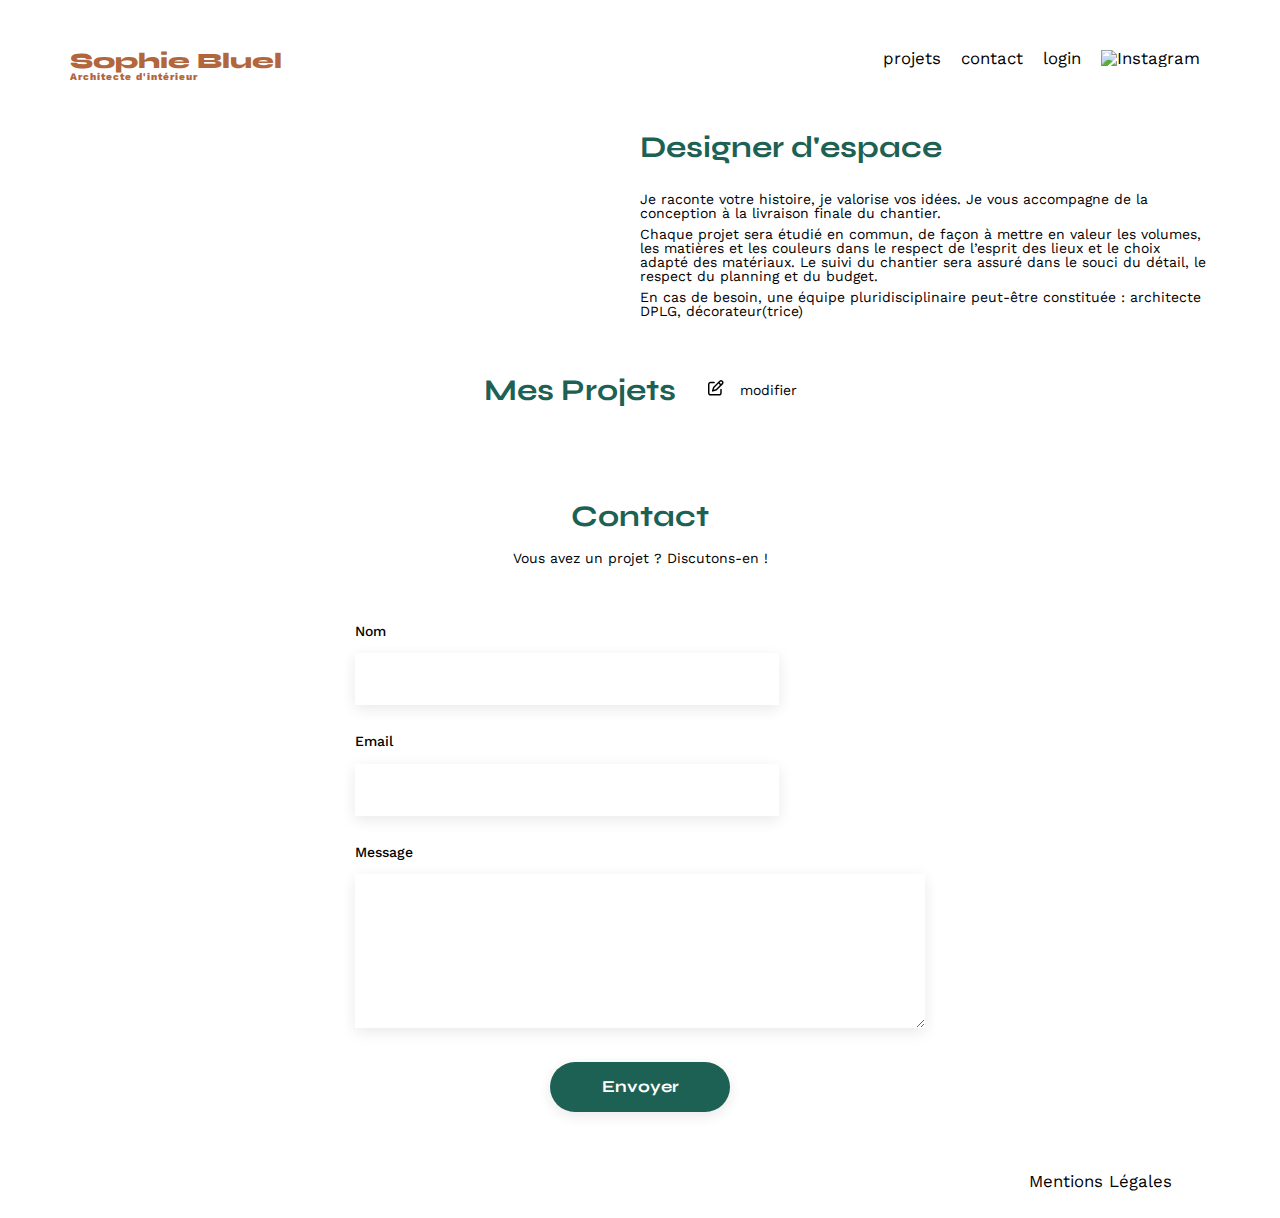
==== FrontEnd/index.html @ 215f3e98 "add modal galerie + modal ajout Photo" ====
<!DOCTYPE html>
<html lang="fr">

<head>
	<meta charset="UTF-8">
	<title>Sophie Bluel - Architecte d'intérieur</title>
	<meta name="viewport" content="width=device-width, initial-scale=1.0">
	<link rel="preconnect" href="https://fonts.googleapis.com">
	<link rel="preconnect" href="https://fonts.gstatic.com" crossorigin>
	<link href="https://fonts.googleapis.com/css2?family=Syne:wght@700;800&family=Work+Sans&display=swap"
		rel="stylesheet">
	<meta name="description" content="">
	<link rel="stylesheet" href="./assets/style.css">
</head>

<body>
	<header>
		<h1>Sophie Bluel <span>Architecte d'intérieur</span></h1>
		<nav>
			<ul class="nav-items">
				<li class="nav-item"><a href="index.html">projets</a></li>
				<li>contact</li>
				<li><a href="login.html">login</a></li>
				<li><img src="./assets/icons/instagram.png" alt="Instagram"></li>
			</ul>
		</nav>
	</header>
	<main>
		<section id="introduction">
			<figure>
				<img src="./assets/images/sophie-bluel.png" alt="">
			</figure>
			<article>
				<h2>Designer d'espace</h2>
				<p>Je raconte votre histoire, je valorise vos idées. Je vous accompagne de la conception à la livraison
					finale du chantier.</p>
				<p>Chaque projet sera étudié en commun, de façon à mettre en valeur les volumes, les matières et les
					couleurs dans le respect de l’esprit des lieux et le choix adapté des matériaux. Le suivi du
					chantier sera assuré dans le souci du détail, le respect du planning et du budget.</p>
				<p>En cas de besoin, une équipe pluridisciplinaire peut-être constituée : architecte DPLG,
					décorateur(trice)</p>
			</article>
		</section>
		<section id="portfolio">
			<!-- The Modal -->
			<div id="modal-edit" class="modal">

				<!-- Modal content -->
				<div class="modal-content">
					<span class="close close-edit">&times;</span>
					<div class="modal-gallery">
						<p class="title">Galerie photo</p>
						<div class="modal-gallery-list">

						</div>
						<hr>
						<button id="add-picture-btn" class="btn">Ajouter une photo</button>
					</div>
				</div>

			</div>
			<div id="modal-add" class="modal">

				<!-- Modal content -->
				<div class="modal-content">
					<span class="close close-add">&times;</span>

					<form class="modal-gallery" name="add_form">

						<p class="title">Ajout photo</p>

						<dev class="input-section-image">
							<svg width="76" height="76" viewBox="0 0 76 76" fill="none"
								xmlns="http://www.w3.org/2000/svg">
								<path
									d="M63.5517 15.8879C64.7228 15.8879 65.681 16.8461 65.681 18.0172V60.5768L65.0156 59.7118L46.9165 36.2894C46.3176 35.5042 45.3727 35.0517 44.3879 35.0517C43.4031 35.0517 42.4715 35.5042 41.8594 36.2894L30.8136 50.5824L26.7546 44.8998C26.1557 44.0614 25.1975 43.569 24.1595 43.569C23.1214 43.569 22.1632 44.0614 21.5644 44.9131L10.9178 59.8183L10.319 60.6434V60.6034V18.0172C10.319 16.8461 11.2772 15.8879 12.4483 15.8879H63.5517ZM12.4483 9.5C7.75048 9.5 3.93103 13.3195 3.93103 18.0172V60.6034C3.93103 65.3012 7.75048 69.1207 12.4483 69.1207H63.5517C68.2495 69.1207 72.069 65.3012 72.069 60.6034V18.0172C72.069 13.3195 68.2495 9.5 63.5517 9.5H12.4483ZM23.0948 35.0517C23.9337 35.0517 24.7644 34.8865 25.5394 34.5655C26.3144 34.2444 27.0186 33.7739 27.6118 33.1807C28.2049 32.5876 28.6755 31.8834 28.9965 31.1083C29.3175 30.3333 29.4828 29.5027 29.4828 28.6638C29.4828 27.8249 29.3175 26.9943 28.9965 26.2192C28.6755 25.4442 28.2049 24.74 27.6118 24.1468C27.0186 23.5537 26.3144 23.0831 25.5394 22.7621C24.7644 22.4411 23.9337 22.2759 23.0948 22.2759C22.2559 22.2759 21.4253 22.4411 20.6503 22.7621C19.8752 23.0831 19.171 23.5537 18.5779 24.1468C17.9847 24.74 17.5142 25.4442 17.1931 26.2192C16.8721 26.9943 16.7069 27.8249 16.7069 28.6638C16.7069 29.5027 16.8721 30.3333 17.1931 31.1083C17.5142 31.8834 17.9847 32.5876 18.5779 33.1807C19.171 33.7739 19.8752 34.2444 20.6503 34.5655C21.4253 34.8865 22.2559 35.0517 23.0948 35.0517Z"
									fill="#B9C5CC" />
							</svg>

							<label for="image" class="custom-file-upload">+ Ajouter photo</label>
							<p>jpg, png : 4mo max</p>
							<input type="file" name="image" id="image">
						</dev>
						<dev class="input-section">
							<label for="title">Titre</label>
							<input type="text" name="title" id="title">
						</dev>
						<dev class="input-section">
							<label for="category">Catégorie</label>
							<select name="category" id="category">
								<option value="2">Apartements</option>
								<option value="1">Objets</option>
								<option value="3">Hotel & restaurants</option>
							</select>
						</dev>
						<hr>

						<button class="btn" type="submit">Valider</button>

					</form>
				</div>


			</div>
			<div class="portfolio-header">
				<h2>Mes Projets</h2>
				<div class="edit">
					<div class="image">
						<svg width="16" height="16" viewBox="0 0 16 16" fill="none" xmlns="http://www.w3.org/2000/svg">
							<path
								d="M13.5229 1.68576L13.8939 2.05679C14.1821 2.34503 14.1821 2.81113 13.8939 3.0963L13.0016 3.99169L11.5879 2.57808L12.4803 1.68576C12.7685 1.39751 13.2346 1.39751 13.5198 1.68576H13.5229ZM6.43332 7.73578L10.5484 3.61759L11.9621 5.03121L7.84387 9.14633C7.75494 9.23525 7.64455 9.29964 7.52496 9.33337L5.73111 9.84546L6.2432 8.05162C6.27693 7.93203 6.34133 7.82164 6.43025 7.73271L6.43332 7.73578ZM11.4408 0.646245L5.39074 6.6932C5.12397 6.95998 4.93078 7.28808 4.82959 7.64685L3.9526 10.7133C3.879 10.9708 3.94953 11.2468 4.13965 11.4369C4.32977 11.627 4.60574 11.6976 4.86332 11.624L7.92973 10.747C8.29156 10.6427 8.61967 10.4495 8.88338 10.1858L14.9334 4.13888C15.7951 3.27722 15.7951 1.87894 14.9334 1.01728L14.5624 0.646245C13.7007 -0.215415 12.3024 -0.215415 11.4408 0.646245ZM2.69844 1.84214C1.20816 1.84214 0 3.05031 0 4.54058V12.8812C0 14.3715 1.20816 15.5796 2.69844 15.5796H11.0391C12.5293 15.5796 13.7375 14.3715 13.7375 12.8812V9.44683C13.7375 9.039 13.4094 8.71089 13.0016 8.71089C12.5937 8.71089 12.2656 9.039 12.2656 9.44683V12.8812C12.2656 13.5589 11.7167 14.1078 11.0391 14.1078H2.69844C2.02076 14.1078 1.47188 13.5589 1.47188 12.8812V4.54058C1.47188 3.86291 2.02076 3.31402 2.69844 3.31402H6.13281C6.54065 3.31402 6.86875 2.98591 6.86875 2.57808C6.86875 2.17025 6.54065 1.84214 6.13281 1.84214H2.69844Z"
								fill="black" />
						</svg>

					</div>
					modifier
				</div>
			</div>
			<div class="categories">


			</div>
			<div class="gallery">

			</div>
		</section>
		<section id="contact">
			<h2>Contact</h2>
			<p>Vous avez un projet ? Discutons-en !</p>
			<form action="#" method="post">
				<label for="name">Nom</label>
				<input type="text" name="name" id="name">
				<label for="email">Email</label>
				<input type="email" name="email" id="email">
				<label for="message">Message</label>
				<textarea name="message" id="message" cols="30" rows="10"></textarea>
				<input type="submit" value="Envoyer">
			</form>
		</section>
	</main>

	<footer>
		<nav>
			<ul>
				<li>Mentions Légales</li>
			</ul>
		</nav>
	</footer>

	<script src="./assets/index.js"></script>
</body>

</html>
---- FrontEnd/assets/style.css ----
/* http://meyerweb.com/eric/tools/css/reset/
   v2.0 | 20110126
   License: none (public domain)
*/

html,
body,
div,
span,
applet,
object,
iframe,
h1,
h2,
h3,
h4,
h5,
h6,
p,
blockquote,
pre,
a,
abbr,
acronym,
address,
big,
cite,
code,
del,
dfn,
em,
img,
ins,
kbd,
q,
s,
samp,
small,
strike,
strong,
sub,
sup,
tt,
var,
b,
u,
i,
center,
dl,
dt,
dd,
ol,
ul,
li,
fieldset,
form,
label,
legend,
table,
caption,
tbody,
tfoot,
thead,
tr,
th,
td,
article,
aside,
canvas,
details,
embed,
figure,
figcaption,
footer,
header,
hgroup,
menu,
nav,
output,
ruby,
section,
summary,
time,
mark,
audio,
video {
	margin: 0;
	padding: 0;
	border: 0;
	font-size: 100%;
	font: inherit;
	vertical-align: baseline;
}

/* HTML5 display-role reset for older browsers */
article,
aside,
details,
figcaption,
figure,
footer,
header,
hgroup,
menu,
nav,
section {
	display: block;
}

body {
	line-height: 1;
}

ol,
ul {
	list-style: none;
}

blockquote,
q {
	quotes: none;
}

blockquote:before,
blockquote:after,
q:before,
q:after {
	content: '';
	content: none;
}

table {
	border-collapse: collapse;
	border-spacing: 0;
}

/** end reset css**/
body {
	max-width: 1140px;
	margin: auto;
	font-family: 'Work Sans';
	font-size: 14px;
}

header {
	display: flex;
	justify-content: space-between;
	margin: 50px 0
}

section {
	margin: 50px 0
}

h1 {
	display: flex;
	flex-direction: column;
	font-family: 'Syne';
	font-size: 22px;
	font-weight: 800;
	color: #B1663C
}

h1>span {
	font-family: 'Work Sans';
	font-size: 10px;
	letter-spacing: 0.1em;
	;
}

h2 {
	font-family: 'Syne';
	font-weight: 700;
	font-size: 30px;
	color: #1D6154
}

nav ul {
	display: flex;
	align-items: center;
	list-style-type: none;

}

nav li {
	padding: 0 10px;
	font-size: 1.2em;

}

nav li a {
	color: inherit;
	text-decoration: none;

}

li:hover {
	color: #B1663C;
}

#introduction {
	display: flex;
	align-items: center;
}

#introduction figure {
	flex: 1
}

#introduction img {
	display: block;
	margin: auto;
	width: 80%;
}

#introduction article {
	flex: 1
}

#introduction h2 {
	margin-bottom: 1em;
}

#introduction p {
	margin-bottom: 0.5em;
}

#portfolio h2 {
	text-align: center;
}

.gallery {
	width: 100%;
	display: grid;
	grid-template-columns: 1fr 1fr 1fr;
	grid-column-gap: 20px;
	grid-row-gap: 20px;
}

.gallery img {
	width: 100%;

}

#contact {
	width: 50%;
	margin: auto;
}

#contact>* {
	text-align: center;

}

#contact h2 {
	margin-bottom: 20px;
}

#contact form {
	text-align: left;
	margin-top: 30px;
	display: flex;
	flex-direction: column;
}

#contact input {
	height: 50px;
	font-size: 1.2em;
	border: none;
	box-shadow: 0px 4px 14px rgba(0, 0, 0, 0.09);
}

#contact label {
	margin: 2em 0 1em 0;
}

#contact textarea {
	border: none;
	box-shadow: 0px 4px 14px rgba(0, 0, 0, 0.09);
}

input[type="submit"] {
	font-family: 'Syne';
	font-weight: 700;
	color: white;
	background-color: #1D6154;
	margin: 2em auto;
	width: 180px;
	text-align: center;
	border-radius: 60px;
}

footer nav ul {
	display: flex;
	justify-content: flex-end;
	margin: 2em
}


.categories {
	display: flex;
	gap: 1rem;
	align-items: center;
	justify-content: center;
	margin-bottom: 2rem;
}

.categories .categorie {
	border-radius: 60px;
	color: #1D6154;
	line-height: 19.2px;
	font-weight: 700;
	padding: 8px;
	border: 1px solid;
	cursor: pointer;
	font-family: Syne;

}

.categorie.selected {
	border-radius: 60px;
	color: #ffffff;
	background-color: #1D6154;
	line-height: 19.2px;
	font-weight: 700;
	padding: 8px;
	border: 1px solid;
}

.portfolio-header {
	display: flex;
	justify-content: center;
	align-items: center;
	gap: 2rem;
	margin-bottom: 1em;

}

.edit {
	display: flex;
	align-items: center;
	gap: 1rem;
	cursor: pointer;
	font-family: Work Sans;
	font-size: 14px;
	font-weight: 400;
	line-height: 16.42px;
	text-align: center;

}

/**
** Modal style
*/

/* The Modal (background) */
.modal {
	display: none;
	/* Hidden by default */
	position: fixed;
	/* Stay in place */
	z-index: 1;
	/* Sit on top */
	left: 0;
	top: 0;
	width: 100%;
	/* Full width */
	height: 100%;
	/* Full height */
	overflow: auto;
	/* Enable scroll if needed */
	background-color: rgb(0, 0, 0);
	/* Fallback color */
	background-color: rgba(0, 0, 0, 0.4);
	/* Black w/ opacity */
}

/* Modal Content/Box */
.modal-content {
	background-color: #fefefe;
	margin: 15% auto;
	/* 15% from the top and centered */
	border: 1px solid #888;
	width: 630px;
	height: 688px;
	border-radius: 12px;
	/* Could be more or less, depending on screen size */
}

/* The Close Button */
.close {
	color: #aaa;
	float: right;
	font-size: 28px;
	font-weight: bold;
	margin: 25px;
}

.close:hover,
.close:focus {
	color: black;
	text-decoration: none;
	cursor: pointer;
}

.modal-gallery {
	display: flex;
	flex-direction: column;
	align-items: center;
	gap: 1rem;
	width: 100%;
	height: 100%;

}

.modal-gallery .title {
	padding-top: 2rem;
	padding-bottom: 2rem;
	font-family: Work Sans;
	font-size: 26px;
	font-weight: 400;
	line-height: 30.5px;
	text-align: center;
}

.modal-gallery hr {

	width: 420px;
	color: #B3B3B3;
}

.btn {
	margin-top: 20px;
	width: 179px;
	height: 36px;
	gap: 0px;
	border-radius: 24px;
	border-width: 0px;
	color: white;
	background-color: #1D6154;
	font-family: Syne;
	font-size: 14px;
	font-weight: 700;
	line-height: 16.8px;
	text-align: center;
	cursor: pointer;
}

.btn.gray {

	background-color: #A7A7A7;

}

.modal-gallery-list {
	overflow: auto;
	height: 350px;
	/* grid-template-columns: 20% 20% 20% 20% 20%; */
	display: grid;

	grid-template-columns: repeat(5, 1fr);
	grid-template-rows: repeat(5, 1fr);
	grid-column-gap: 10px;
	grid-row-gap: 10px;

	margin-left: 70px;
	margin-right: 60px;

}

.figure-modal {
	/* width: 76.86px; */
	/* height: 102.57px; */
}

.figure-modal img {
	width: 78.12px;
	height: 104.08px;
}

.figure-modal span {
	cursor: pointer;
	position: absolute;
	margin-left: 58px;
	margin-top: 5px;
	border-radius: 2px;

}


.modal-content .add-form {
	margin: 100px;
	background-color: red;


}


.input-section {
	display: flex;
	flex-direction: column;
	gap: 0.2rem;
}

select {
	width: 420px;
	height: 51px;
	box-shadow: 0px 4px 14px 0px #00000017;
	border-width: 0px;
	background-color: white;
}

input {
	width: 420px;
	height: 51px;
	box-shadow: 0px 4px 14px 0px #00000017;
	border-width: 0px;
}

label {
	font-family: Work Sans;
	font-size: 14px;
	font-weight: 500;
	line-height: 16.42px;
	text-align: left;

}

.custom-file-upload {

	display: inline-block;
	cursor: pointer;
	width: 173px;
	height: 26px;
	text-align: center;
	vertical-align: middle;
	padding-top: 10px;
	border-radius: 50px;
	color: #306685;
	background-color: #CBD6DC;
	font-family: Work Sans;
	font-size: 14px;
	font-weight: 500;
	line-height: 16.42px;
	text-align: center;



}

.input-section-image {
	background-color: #E8F1F6;
	width: 420px;
	height: 169px;
	display: flex;
	gap: 0.5rem;
	flex-direction: column;
	align-items: center;
	justify-content: center;
	border-radius: 3px;


}

.input-section-image p {
	font-family: Work Sans;
	font-size: 10px;
	font-weight: 400;
	line-height: 11.73px;
	text-align: center;

}

input[type="file"] {
	display: none;
}
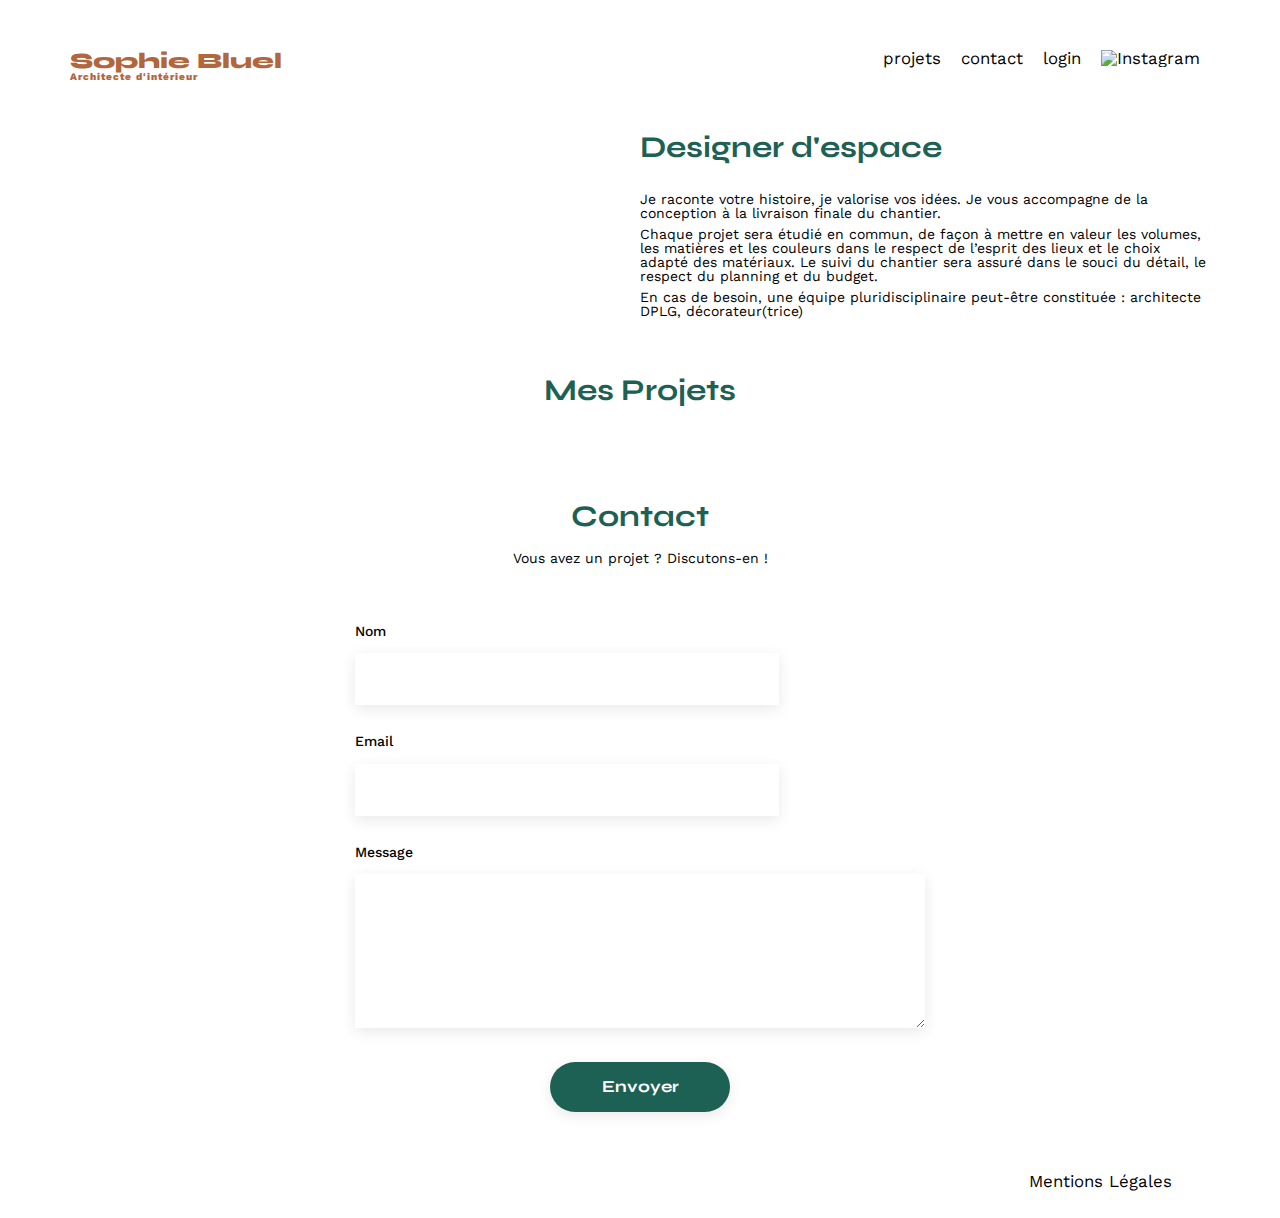
==== commit c6c647a7: "add modal + validate button" ====
--- a/FrontEnd/index.html
+++ b/FrontEnd/index.html
@@ -14,7 +14,20 @@
 </head>
 
 <body>
-	<header>
+	<div class="top-bar-edit">
+		<div class="edit">
+			<div class="image">
+				<svg width="16" height="16" viewBox="0 0 16 16" fill="none" xmlns="http://www.w3.org/2000/svg">
+					<path
+						d="M13.5229 1.68576L13.8939 2.05679C14.1821 2.34503 14.1821 2.81113 13.8939 3.0963L13.0016 3.99169L11.5879 2.57808L12.4803 1.68576C12.7685 1.39751 13.2346 1.39751 13.5198 1.68576H13.5229ZM6.43332 7.73578L10.5484 3.61759L11.9621 5.03121L7.84387 9.14633C7.75494 9.23525 7.64455 9.29964 7.52496 9.33337L5.73111 9.84546L6.2432 8.05162C6.27693 7.93203 6.34133 7.82164 6.43025 7.73271L6.43332 7.73578ZM11.4408 0.646245L5.39074 6.6932C5.12397 6.95998 4.93078 7.28808 4.82959 7.64685L3.9526 10.7133C3.879 10.9708 3.94953 11.2468 4.13965 11.4369C4.32977 11.627 4.60574 11.6976 4.86332 11.624L7.92973 10.747C8.29156 10.6427 8.61967 10.4495 8.88338 10.1858L14.9334 4.13888C15.7951 3.27722 15.7951 1.87894 14.9334 1.01728L14.5624 0.646245C13.7007 -0.215415 12.3024 -0.215415 11.4408 0.646245ZM2.69844 1.84214C1.20816 1.84214 0 3.05031 0 4.54058V12.8812C0 14.3715 1.20816 15.5796 2.69844 15.5796H11.0391C12.5293 15.5796 13.7375 14.3715 13.7375 12.8812V9.44683C13.7375 9.039 13.4094 8.71089 13.0016 8.71089C12.5937 8.71089 12.2656 9.039 12.2656 9.44683V12.8812C12.2656 13.5589 11.7167 14.1078 11.0391 14.1078H2.69844C2.02076 14.1078 1.47188 13.5589 1.47188 12.8812V4.54058C1.47188 3.86291 2.02076 3.31402 2.69844 3.31402H6.13281C6.54065 3.31402 6.86875 2.98591 6.86875 2.57808C6.86875 2.17025 6.54065 1.84214 6.13281 1.84214H2.69844Z"
+						fill="white" />
+				</svg>
+
+			</div>
+			mode edition
+		</div>
+	</div>
+	<header class="edit-mode">
 		<h1>Sophie Bluel <span>Architecte d'intérieur</span></h1>
 		<nav>
 			<ul class="nav-items">
@@ -104,7 +117,7 @@
 			</div>
 			<div class="portfolio-header">
 				<h2>Mes Projets</h2>
-				<div class="edit">
+				<div class="edit" id="edit-body">
 					<div class="image">
 						<svg width="16" height="16" viewBox="0 0 16 16" fill="none" xmlns="http://www.w3.org/2000/svg">
 							<path
--- a/FrontEnd/assets/style.css
+++ b/FrontEnd/assets/style.css
@@ -573,4 +573,22 @@
 
 input[type="file"] {
 	display: none;
+}
+
+
+.top-bar-edit {
+	position: fixed;
+	top: 0;
+	left: 0;
+	width: 100% !important;
+
+	height: 59px;
+	background-color: black;
+	display: flex;
+	justify-content: center;
+	color: white;
+}
+
+.edit-mode {
+	margin-top: 100px;
 }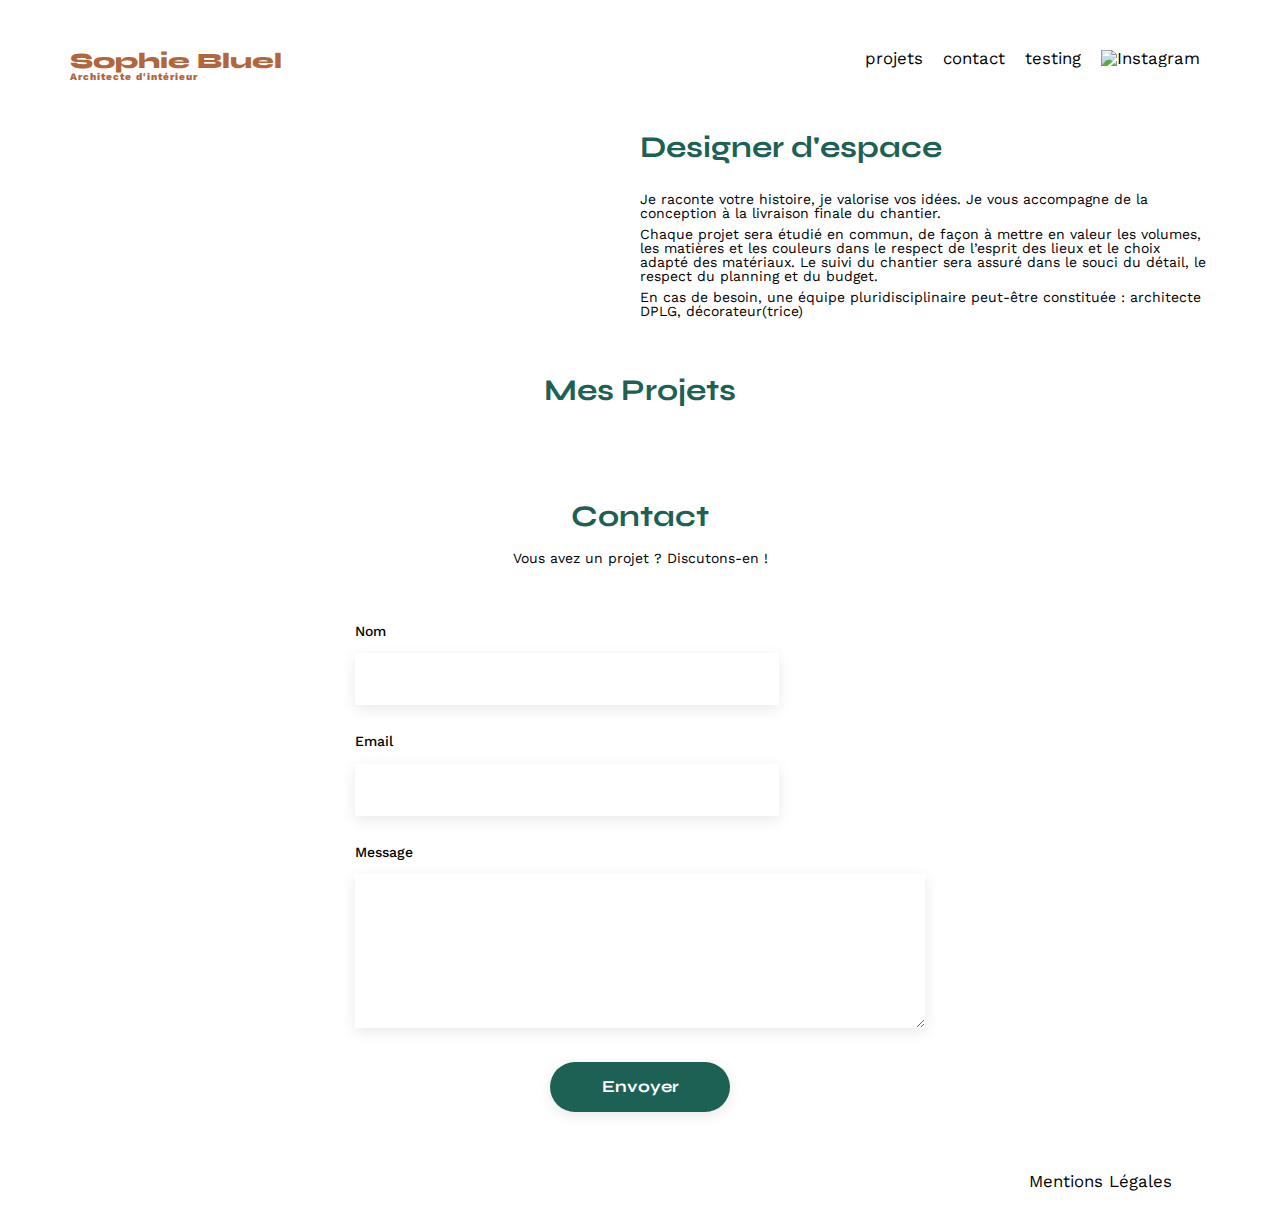
==== commit 697ab8aa: "end edit" ====
--- a/FrontEnd/index.html
+++ b/FrontEnd/index.html
@@ -33,7 +33,7 @@
 			<ul class="nav-items">
 				<li class="nav-item"><a href="index.html">projets</a></li>
 				<li>contact</li>
-				<li><a href="login.html">login</a></li>
+				<li><p id="loginButton">testing</p></li>
 				<li><img src="./assets/icons/instagram.png" alt="Instagram"></li>
 			</ul>
 		</nav>
@@ -76,23 +76,38 @@
 
 				<!-- Modal content -->
 				<div class="modal-content">
-					<span class="close close-add">&times;</span>
+					<div class="command">
+						<span class="close close-add">&times;</span>
+						<span class="back-arrow"><svg width="21" height="21" viewBox="0 0 21 21" fill="none"
+								xmlns="http://www.w3.org/2000/svg">
+								<path
+									d="M0.439478 8.94458C-0.146493 9.53055 -0.146493 10.4822 0.439478 11.0681L7.9399 18.5686C8.52587 19.1545 9.47748 19.1545 10.0635 18.5686C10.6494 17.9826 10.6494 17.031 10.0635 16.445L5.11786 11.5041H19.4999C20.3297 11.5041 21 10.8338 21 10.004C21 9.17428 20.3297 8.50393 19.4999 8.50393H5.12255L10.0588 3.56303C10.6447 2.97706 10.6447 2.02545 10.0588 1.43948C9.47279 0.853507 8.52118 0.853507 7.93521 1.43948L0.43479 8.9399L0.439478 8.94458Z"
+									fill="black" />
+							</svg>
+						</span>
+					</div>
+
 
 					<form class="modal-gallery" name="add_form">
 
 						<p class="title">Ajout photo</p>
 
 						<dev class="input-section-image">
-							<svg width="76" height="76" viewBox="0 0 76 76" fill="none"
-								xmlns="http://www.w3.org/2000/svg">
-								<path
-									d="M63.5517 15.8879C64.7228 15.8879 65.681 16.8461 65.681 18.0172V60.5768L65.0156 59.7118L46.9165 36.2894C46.3176 35.5042 45.3727 35.0517 44.3879 35.0517C43.4031 35.0517 42.4715 35.5042 41.8594 36.2894L30.8136 50.5824L26.7546 44.8998C26.1557 44.0614 25.1975 43.569 24.1595 43.569C23.1214 43.569 22.1632 44.0614 21.5644 44.9131L10.9178 59.8183L10.319 60.6434V60.6034V18.0172C10.319 16.8461 11.2772 15.8879 12.4483 15.8879H63.5517ZM12.4483 9.5C7.75048 9.5 3.93103 13.3195 3.93103 18.0172V60.6034C3.93103 65.3012 7.75048 69.1207 12.4483 69.1207H63.5517C68.2495 69.1207 72.069 65.3012 72.069 60.6034V18.0172C72.069 13.3195 68.2495 9.5 63.5517 9.5H12.4483ZM23.0948 35.0517C23.9337 35.0517 24.7644 34.8865 25.5394 34.5655C26.3144 34.2444 27.0186 33.7739 27.6118 33.1807C28.2049 32.5876 28.6755 31.8834 28.9965 31.1083C29.3175 30.3333 29.4828 29.5027 29.4828 28.6638C29.4828 27.8249 29.3175 26.9943 28.9965 26.2192C28.6755 25.4442 28.2049 24.74 27.6118 24.1468C27.0186 23.5537 26.3144 23.0831 25.5394 22.7621C24.7644 22.4411 23.9337 22.2759 23.0948 22.2759C22.2559 22.2759 21.4253 22.4411 20.6503 22.7621C19.8752 23.0831 19.171 23.5537 18.5779 24.1468C17.9847 24.74 17.5142 25.4442 17.1931 26.2192C16.8721 26.9943 16.7069 27.8249 16.7069 28.6638C16.7069 29.5027 16.8721 30.3333 17.1931 31.1083C17.5142 31.8834 17.9847 32.5876 18.5779 33.1807C19.171 33.7739 19.8752 34.2444 20.6503 34.5655C21.4253 34.8865 22.2559 35.0517 23.0948 35.0517Z"
-									fill="#B9C5CC" />
-							</svg>
+							<div class="input-section-image-preview">
+								<img src="" alt="preview image">
+							</div>
+							<div class="input-section-image-input">
+								<svg width="76" height="76" viewBox="0 0 76 76" fill="none"
+									xmlns="http://www.w3.org/2000/svg">
+									<path
+										d="M63.5517 15.8879C64.7228 15.8879 65.681 16.8461 65.681 18.0172V60.5768L65.0156 59.7118L46.9165 36.2894C46.3176 35.5042 45.3727 35.0517 44.3879 35.0517C43.4031 35.0517 42.4715 35.5042 41.8594 36.2894L30.8136 50.5824L26.7546 44.8998C26.1557 44.0614 25.1975 43.569 24.1595 43.569C23.1214 43.569 22.1632 44.0614 21.5644 44.9131L10.9178 59.8183L10.319 60.6434V60.6034V18.0172C10.319 16.8461 11.2772 15.8879 12.4483 15.8879H63.5517ZM12.4483 9.5C7.75048 9.5 3.93103 13.3195 3.93103 18.0172V60.6034C3.93103 65.3012 7.75048 69.1207 12.4483 69.1207H63.5517C68.2495 69.1207 72.069 65.3012 72.069 60.6034V18.0172C72.069 13.3195 68.2495 9.5 63.5517 9.5H12.4483ZM23.0948 35.0517C23.9337 35.0517 24.7644 34.8865 25.5394 34.5655C26.3144 34.2444 27.0186 33.7739 27.6118 33.1807C28.2049 32.5876 28.6755 31.8834 28.9965 31.1083C29.3175 30.3333 29.4828 29.5027 29.4828 28.6638C29.4828 27.8249 29.3175 26.9943 28.9965 26.2192C28.6755 25.4442 28.2049 24.74 27.6118 24.1468C27.0186 23.5537 26.3144 23.0831 25.5394 22.7621C24.7644 22.4411 23.9337 22.2759 23.0948 22.2759C22.2559 22.2759 21.4253 22.4411 20.6503 22.7621C19.8752 23.0831 19.171 23.5537 18.5779 24.1468C17.9847 24.74 17.5142 25.4442 17.1931 26.2192C16.8721 26.9943 16.7069 27.8249 16.7069 28.6638C16.7069 29.5027 16.8721 30.3333 17.1931 31.1083C17.5142 31.8834 17.9847 32.5876 18.5779 33.1807C19.171 33.7739 19.8752 34.2444 20.6503 34.5655C21.4253 34.8865 22.2559 35.0517 23.0948 35.0517Z"
+										fill="#B9C5CC" />
+								</svg>
 
-							<label for="image" class="custom-file-upload">+ Ajouter photo</label>
-							<p>jpg, png : 4mo max</p>
-							<input type="file" name="image" id="image">
+								<label for="image" class="custom-file-upload">+ Ajouter photo</label>
+								<p>jpg, png : 4mo max</p>
+								<input type="file" name="image" id="image">
+							</div>
 						</dev>
 						<dev class="input-section">
 							<label for="title">Titre</label>
--- a/FrontEnd/assets/style.css
+++ b/FrontEnd/assets/style.css
@@ -468,14 +468,19 @@
 
 }
 
-.figure-modal {
-	/* width: 76.86px; */
-	/* height: 102.57px; */
-}
 
 .figure-modal img {
 	width: 78.12px;
 	height: 104.08px;
+}
+
+.input-section-image-preview {
+	display: none;
+}
+
+.input-section-image-preview img {
+	width: 120px;
+	height: 168px;
 }
 
 .figure-modal span {
@@ -548,6 +553,18 @@
 
 }
 
+.input-section-image-input {
+	background-color: #E8F1F6;
+	width: 420px;
+	height: 169px;
+	display: flex;
+	gap: 0.5rem;
+	flex-direction: column;
+	align-items: center;
+	justify-content: center;
+	border-radius: 3px;
+}
+
 .input-section-image {
 	background-color: #E8F1F6;
 	width: 420px;
@@ -591,4 +608,20 @@
 
 .edit-mode {
 	margin-top: 100px;
+}
+
+.back-arrow {
+	color: #aaa;
+	float: right;
+	font-size: 28px;
+	font-weight: bold;
+	margin: 25px;
+	cursor: pointer;
+}
+
+.command {
+	display: flex;
+	justify-content: space-between;
+	flex-direction: row-reverse;
+
 }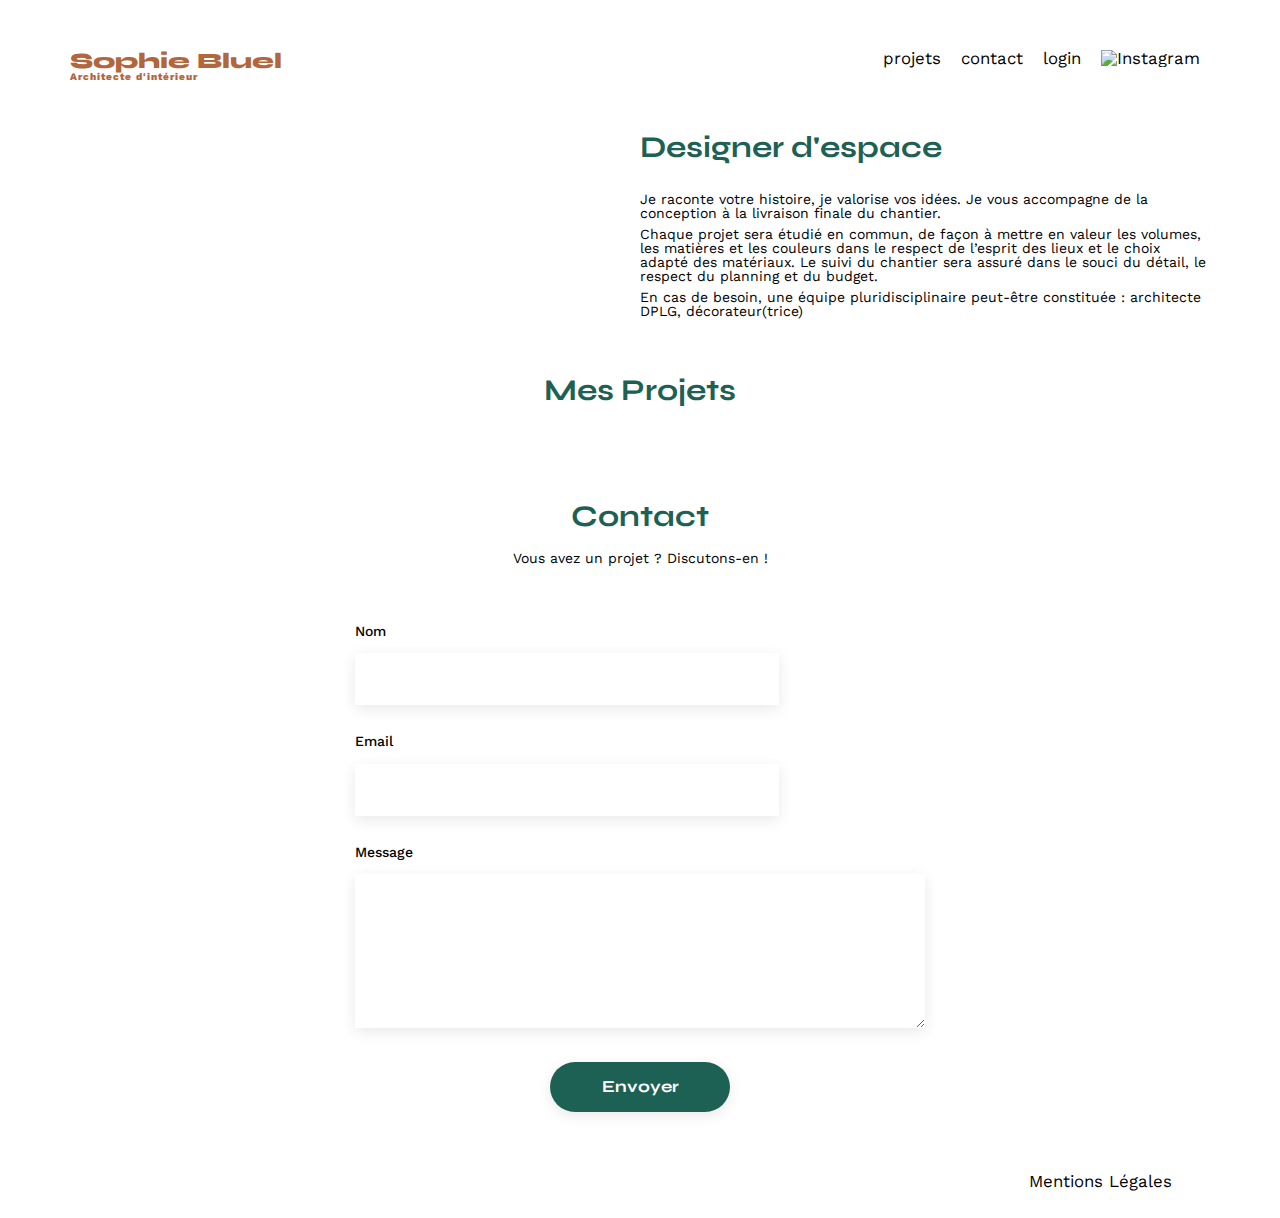
==== commit 1e7bcc13: "end edit" ====
--- a/FrontEnd/index.html
+++ b/FrontEnd/index.html
@@ -33,7 +33,7 @@
 			<ul class="nav-items">
 				<li class="nav-item"><a href="index.html">projets</a></li>
 				<li>contact</li>
-				<li><p id="loginButton">testing</p></li>
+				<li><p id="loginButton">login</p></li>
 				<li><img src="./assets/icons/instagram.png" alt="Instagram"></li>
 			</ul>
 		</nav>
--- a/FrontEnd/assets/style.css
+++ b/FrontEnd/assets/style.css
@@ -455,7 +455,6 @@
 .modal-gallery-list {
 	overflow: auto;
 	height: 350px;
-	/* grid-template-columns: 20% 20% 20% 20% 20%; */
 	display: grid;
 
 	grid-template-columns: repeat(5, 1fr);
@@ -495,8 +494,6 @@
 
 .modal-content .add-form {
 	margin: 100px;
-	background-color: red;
-
 
 }
 
@@ -624,4 +621,8 @@
 	justify-content: space-between;
 	flex-direction: row-reverse;
 
+}
+
+#loginButton {
+	cursor: pointer;
 }